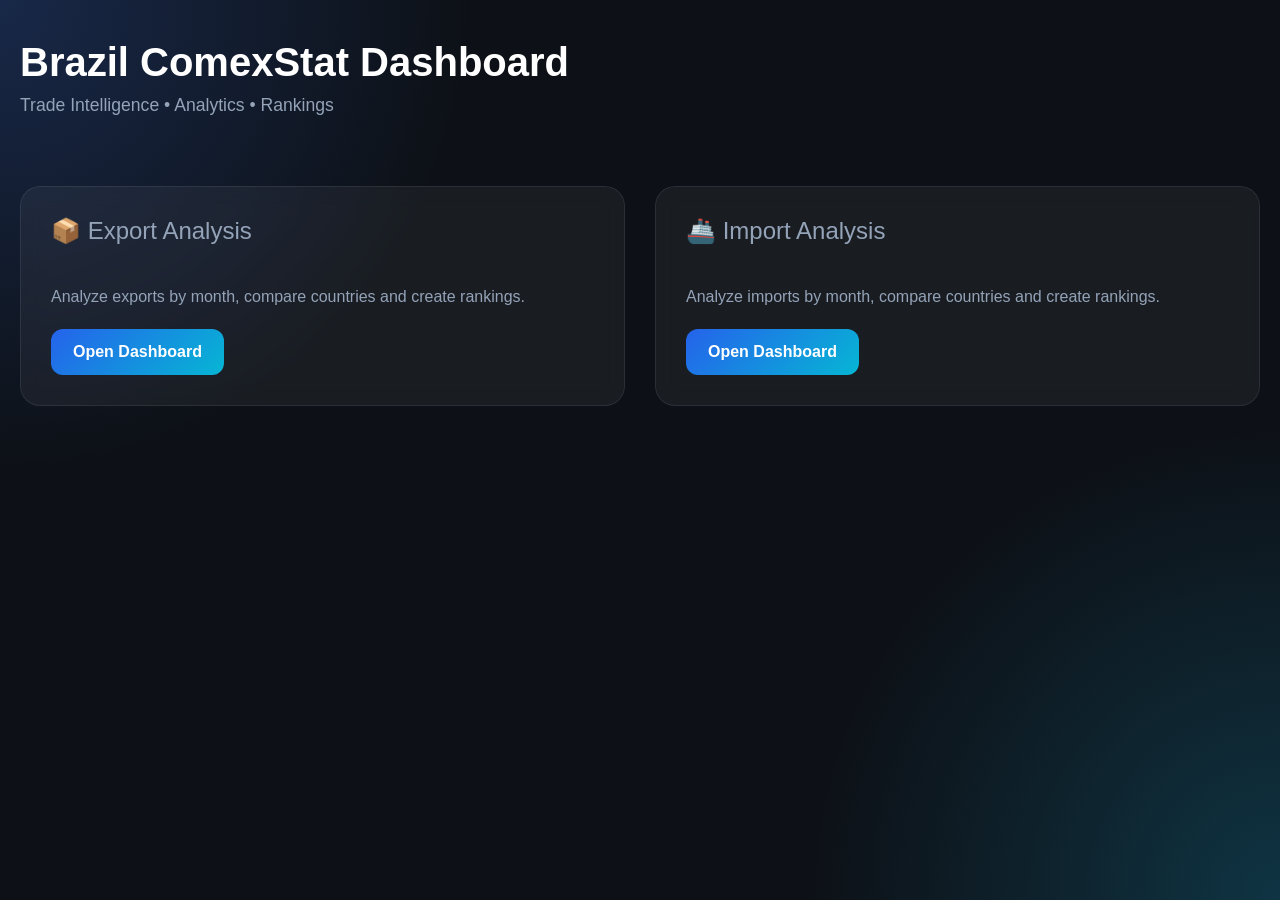
==== web/index.html @ 2a54cc67 "Version 1.0: Bug and gitignore fix" ====
<!DOCTYPE html>
<html lang="en">

<head>

    <meta charset="UTF-8">

    <meta name="viewport" content="width=device-width, initial-scale=1.0">

    <title>Brazil ComexStat</title>

    <link rel="stylesheet" href="style.css">

</head>

<body>

    <div class="mainContainer">

        <header class="hero">
            <h1>Brazil ComexStat Dashboard</h1>
            <p>Trade Intelligence • Analytics • Rankings</p>
        </header>

        <div class="dashboardGrid">
            <div class="dashboardCard">

                <h2>📦 Export Analysis</h2>

                <p>Analyze exports by month, compare countries and create rankings.</p>

                <a href=".../operations/export/index.html" class="dashboardButton">
                    Open Dashboard</a>

            </div>

            <div class="dashboardCard">

                <h2>🚢 Import Analysis</h2>

                <p>Analyze imports by month, compare countries and create rankings.</p>

                <a href=".../operations/import/index.html" class="dashboardButton">
                    Open Dashboard</a>

            </div>

        </div>

    </div>

</body>

</html>
---- web/style.css ----
* {
    margin: 0;
    padding: 0;
    box-sizing: border-box;
}

/* RESPONSIVO */
@media (max-width: 768px) {

    h1 {

        font-size: 2rem;

    }

    .top_mode_country {

        grid-template-columns: 1fr;

    }

    .chartContainer {

        max-width: 100%;

    }

    .backButton {

        width: 100%;

    }

}

body {
    min-height: 100vh;
    background:
        radial-gradient(circle at top left, #182848 0%, transparent 30%),
        radial-gradient(circle at bottom right, #0f3443 0%, transparent 30%),
        #0d1117;

    color: #f1f5f9;
    font-family: Inter, Arial, Helvetica, sans-serif;
    padding: 40px 20px;
}

body::before {
    content: "";
    position: fixed;
    inset: 0;
    background-image: url(".../images/brazil-flag.png");
    background-repeat: no-repeat;
    background-position: center;
    background-size: 100%;
    opacity: 0.1;
    pointer-events: none;
    z-index: -1;
}

/* HOME */

/* HERO */
.hero {

    margin-bottom: 40px;

}

.hero p {

    color: #94a3b8;

    font-size: 1.1rem;

    margin-top: 10px;

}

/* DASHBOARD */
.dashboardGrid {

    display: grid;

    grid-template-columns:
        repeat(auto-fit,
            minmax(320px, 1fr));

    gap: 30px;

}

.dashboardCard {

    background:
        rgba(255, 255, 255, .05);

    border:
        1px solid rgba(255, 255, 255, .08);

    border-radius: 20px;

    padding: 30px;

    backdrop-filter: blur(10px);

    transition: .3s;

}

.dashboardCard:hover {

    transform: translateY(-5px);

    border-color:
        rgba(37, 99, 235, .4);

}

.dashboardCard p {

    color: #94a3b8;

    margin-top: 15px;

    line-height: 1.5;

}

.dashboardButton {

    display: inline-block;

    margin-top: 20px;

    text-decoration: none;

    color: white;

    background:
        linear-gradient(135deg,
            #2563eb,
            #06b6d4);

    padding: 14px 22px;

    border-radius: 12px;

    font-weight: 600;

}

.mainContainer {
    width: 100%;
    max-width: 1400px;
    margin: auto;
    display: flex;
    flex-direction: column;
    gap: 30px;
}

/* IMPORT EXPORT */

/* KPI */
.kpiContainer {

    display: grid;

    grid-template-columns:
        repeat(auto-fit,
            minmax(220px, 1fr));

    gap: 20px;

}

.kpiCard {

    background:
        rgba(255, 255, 255, .05);

    border:
        1px solid rgba(255, 255, 255, .08);

    border-radius: 16px;

    padding: 20px;

}

.kpiCard span {

    color: #94a3b8;

}

.kpiCard h2 {

    margin-top: 10px;

}

.card {
    background: rgba(255, 255, 255, 0.05);
    border: 1px solid rgba(255, 255, 255, 0.08);
    border-radius: 20px;
    padding: 30px;
    backdrop-filter: blur(10px);
    box-shadow:
        0 0 30px rgba(0, 0, 0, 0.4),
        0 0 10px rgba(59, 130, 246, 0.1);
}

.chartContainer {
    width: 100%;
    max-width: 800px;
    margin: auto;
}

.top_mode_country {
    display: grid;
    grid-template-columns:
        repeat(auto-fit,
            minmax(220px, 1fr));
    gap: 30px;
    margin-bottom: 30px;
    align-items: end;
}

.filterContainer {
    background: linear-gradient(135deg, #2563eb, #06b6d4);
    color: white;
    border: none;
    padding: 10px 40px;
    border-radius: 12px;
    cursor: pointer;
    font-size: 1rem;
    font-weight: 600;
    transition: 0.3s ease;
}

h1 {
    font-size: 2.5rem;
    color: white;
    margin-bottom: 10px;
}

h2 {
    color: #94a3b8;
    margin-bottom: 40px;
    font-weight: 400;
}

.backButton {
    background: linear-gradient(135deg, #2563eb, #06b6d4);
    color: white;
    border: none;
    padding: 14px 22px;
    border-radius: 12px;
    cursor: pointer;
    font-size: 1rem;
    font-weight: 600;
    transition: 0.3s ease;
}

button:hover {
    transform: translateY(-3px);
    box-shadow: 0 10px 25px rgba(37, 99, 235, 0.4);
}

.buttons {
    display: flex;
    gap: 15px;
    flex-wrap: wrap;
}

canvas {
    width: 100% !important;
    height: auto !important;
}
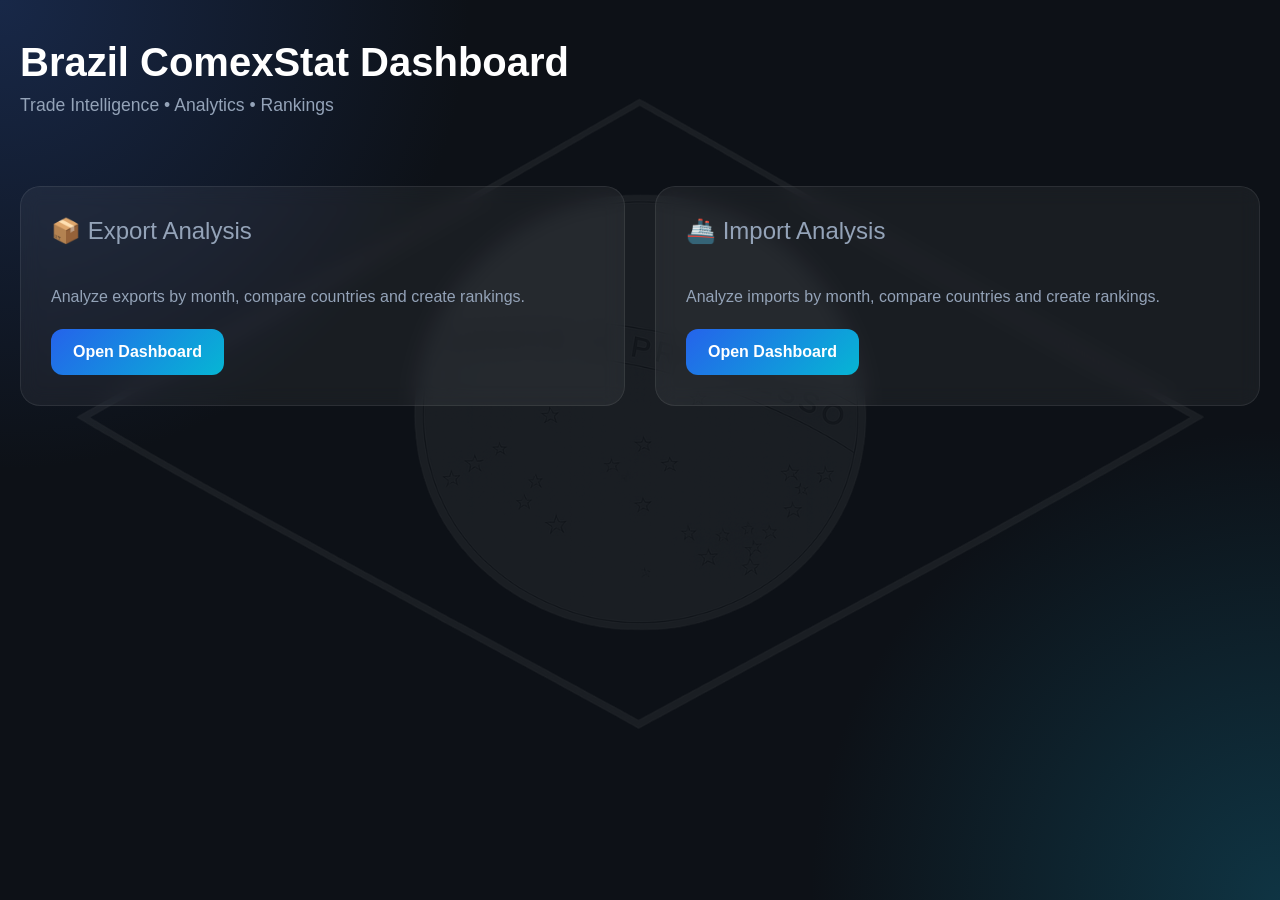
==== commit 30dc6d30: "Bug fix" ====
--- a/web/index.html
+++ b/web/index.html
@@ -29,7 +29,7 @@
 
                 <p>Analyze exports by month, compare countries and create rankings.</p>
 
-                <a href=".../operations/export/index.html" class="dashboardButton">
+                <a href="operations/export/index.html" class="dashboardButton">
                     Open Dashboard</a>
 
             </div>
@@ -40,7 +40,7 @@
 
                 <p>Analyze imports by month, compare countries and create rankings.</p>
 
-                <a href=".../operations/import/index.html" class="dashboardButton">
+                <a href="operations/import/index.html" class="dashboardButton">
                     Open Dashboard</a>
 
             </div>
--- a/web/style.css
+++ b/web/style.css
@@ -49,7 +49,7 @@
     content: "";
     position: fixed;
     inset: 0;
-    background-image: url(".../images/brazil-flag.png");
+    background-image: url("images/brazil-flag.png");
     background-repeat: no-repeat;
     background-position: center;
     background-size: 100%;
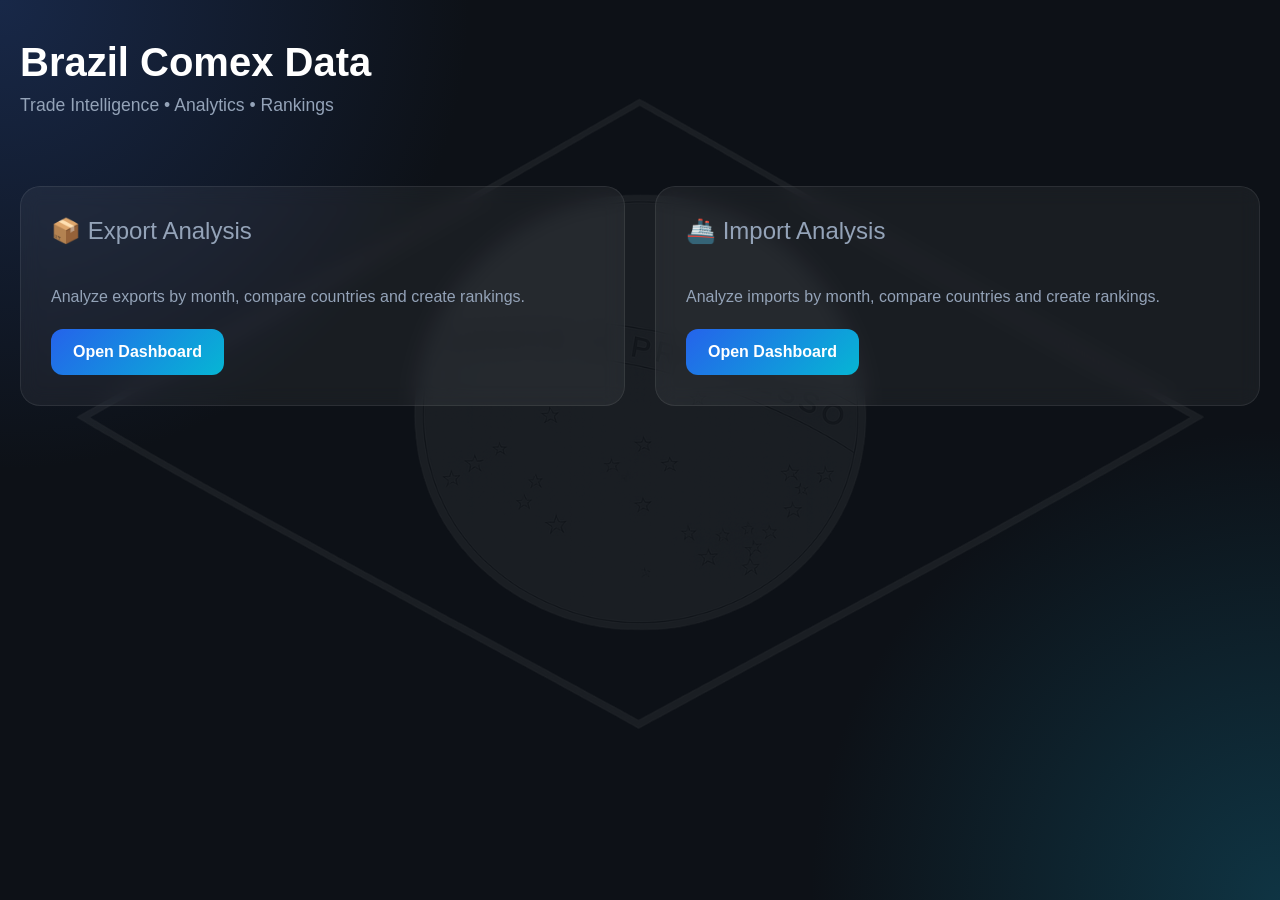
==== commit eb39b9df: "Add favicon" ====
--- a/web/index.html
+++ b/web/index.html
@@ -2,15 +2,15 @@
 <html lang="en">
 
 <head>
-
     <meta charset="UTF-8">
-
     <meta name="viewport" content="width=device-width, initial-scale=1.0">
-
-    <title>Brazil ComexStat</title>
-
+    <title>Brazil Comex Data</title>
     <link rel="stylesheet" href="style.css">
-
+    <link rel="icon" type="image/svg+xml" href="images/favicon.svg">
+    <link rel="icon" type="image/x-icon" href="images/favicon.ico">
+    <link rel="apple-touch-icon" href="images/apple-touch-icon.png">
+    <link rel="icon" type="image/png" sizes="192x192" href="images/favicon-192.png">
+    <link rel="icon" type="image/png" sizes="512x512" href="images/favicon-512.png">
 </head>
 
 <body>
@@ -18,7 +18,7 @@
     <div class="mainContainer">
 
         <header class="hero">
-            <h1>Brazil ComexStat Dashboard</h1>
+            <h1>Brazil Comex Data</h1>
             <p>Trade Intelligence • Analytics • Rankings</p>
         </header>
 
--- a/web/style.css
+++ b/web/style.css
@@ -4,42 +4,12 @@
     box-sizing: border-box;
 }
 
-/* RESPONSIVO */
-@media (max-width: 768px) {
-
-    h1 {
-
-        font-size: 2rem;
-
-    }
-
-    .top_mode_country {
-
-        grid-template-columns: 1fr;
-
-    }
-
-    .chartContainer {
-
-        max-width: 100%;
-
-    }
-
-    .backButton {
-
-        width: 100%;
-
-    }
-
-}
-
 body {
     min-height: 100vh;
     background:
         radial-gradient(circle at top left, #182848 0%, transparent 30%),
         radial-gradient(circle at bottom right, #0f3443 0%, transparent 30%),
         #0d1117;
-
     color: #f1f5f9;
     font-family: Inter, Arial, Helvetica, sans-serif;
     padding: 40px 20px;
@@ -59,95 +29,61 @@
 }
 
 /* HOME */
-
 /* HERO */
 .hero {
-
     margin-bottom: 40px;
-
 }
 
 .hero p {
-
-    color: #94a3b8;
-
+    color: #94a3b8;
     font-size: 1.1rem;
-
     margin-top: 10px;
-
 }
 
 /* DASHBOARD */
 .dashboardGrid {
-
     display: grid;
-
     grid-template-columns:
         repeat(auto-fit,
             minmax(320px, 1fr));
-
     gap: 30px;
-
 }
 
 .dashboardCard {
-
     background:
         rgba(255, 255, 255, .05);
-
     border:
         1px solid rgba(255, 255, 255, .08);
-
     border-radius: 20px;
-
     padding: 30px;
-
     backdrop-filter: blur(10px);
-
     transition: .3s;
-
 }
 
 .dashboardCard:hover {
-
     transform: translateY(-5px);
-
     border-color:
         rgba(37, 99, 235, .4);
-
 }
 
 .dashboardCard p {
-
-    color: #94a3b8;
-
+    color: #94a3b8;
     margin-top: 15px;
-
     line-height: 1.5;
-
 }
 
 .dashboardButton {
-
     display: inline-block;
-
     margin-top: 20px;
-
     text-decoration: none;
-
-    color: white;
-
+    color: white;
     background:
         linear-gradient(135deg,
             #2563eb,
             #06b6d4);
-
     padding: 14px 22px;
-
     border-radius: 12px;
-
     font-weight: 600;
-
 }
 
 .mainContainer {
@@ -160,44 +96,30 @@
 }
 
 /* IMPORT EXPORT */
-
 /* KPI */
 .kpiContainer {
-
     display: grid;
-
     grid-template-columns:
         repeat(auto-fit,
             minmax(220px, 1fr));
-
     gap: 20px;
-
 }
 
 .kpiCard {
-
     background:
         rgba(255, 255, 255, .05);
-
     border:
         1px solid rgba(255, 255, 255, .08);
-
     border-radius: 16px;
-
     padding: 20px;
-
 }
 
 .kpiCard span {
-
-    color: #94a3b8;
-
+    color: #94a3b8;
 }
 
 .kpiCard h2 {
-
     margin-top: 10px;
-
 }
 
 .card {
@@ -209,12 +131,58 @@
     box-shadow:
         0 0 30px rgba(0, 0, 0, 0.4),
         0 0 10px rgba(59, 130, 246, 0.1);
+    min-width: 0;
 }
 
 .chartContainer {
     width: 100%;
-    max-width: 800px;
-    margin: auto;
+    height: 420px;
+    position: relative;
+    min-width: 0;
+    min-height: 0;
+}
+
+.chartContainer canvas {
+    max-width: 100%;
+}
+
+@media (max-width: 768px) {
+    body {
+        padding: 24px 12px;
+    }
+
+    h1 {
+        font-size: 2rem;
+    }
+
+    .card {
+        padding: 16px;
+    }
+
+    .top_mode_country {
+        grid-template-columns: 1fr;
+        gap: 16px;
+    }
+
+    .chartContainer {
+        width: 100%;
+        height: 300px;
+    }
+
+    #country1,
+    #country2,
+    #chartMode,
+    #topN {
+        width: 100%;
+    }
+
+    .filterContainer {
+        width: 100%;
+    }
+
+    .backButton {
+        width: 100%;
+    }
 }
 
 .top_mode_country {
@@ -273,8 +241,3 @@
     gap: 15px;
     flex-wrap: wrap;
 }
-
-canvas {
-    width: 100% !important;
-    height: auto !important;
-}
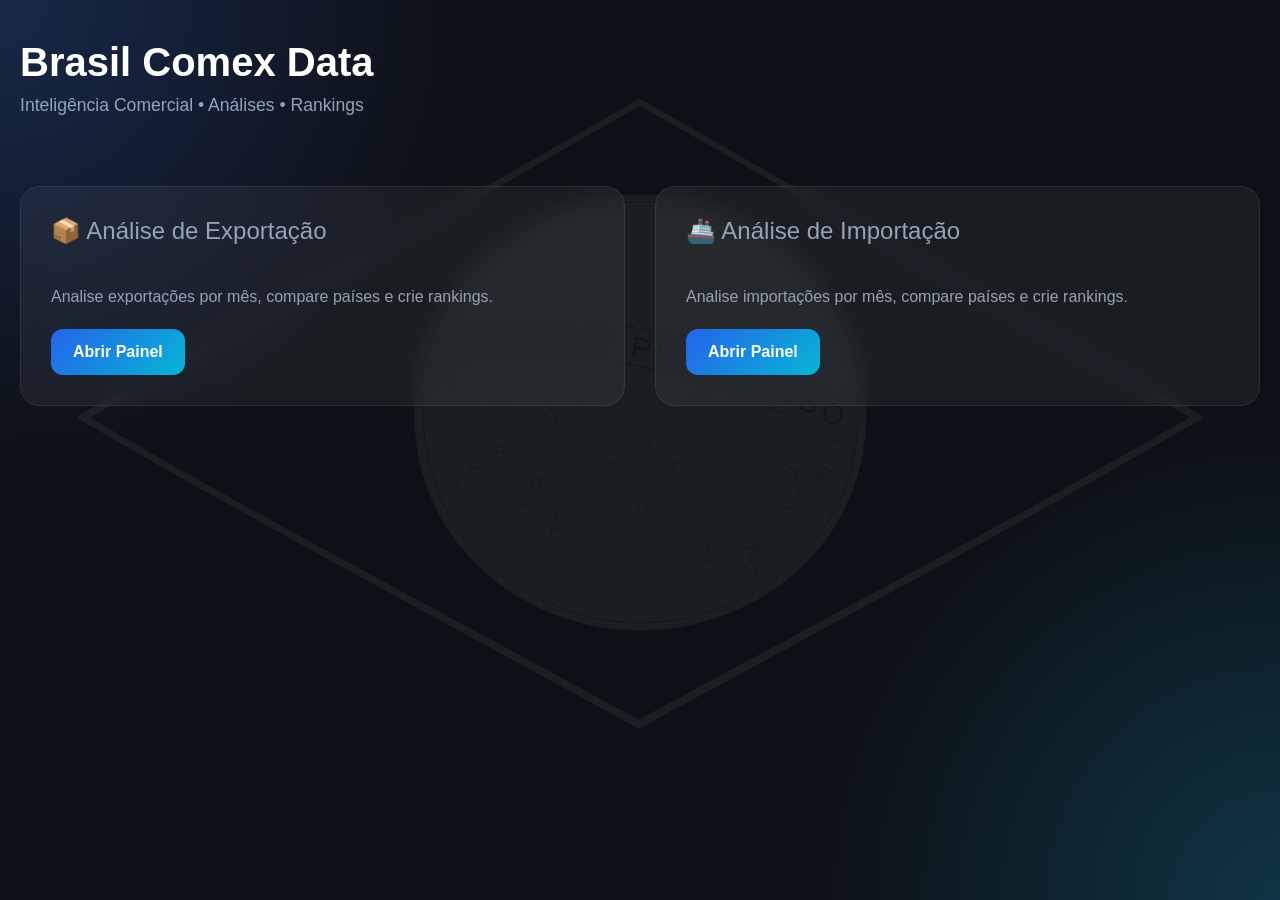
==== commit 1797fa03: "Full PT-BR" ====
--- a/web/index.html
+++ b/web/index.html
@@ -1,10 +1,10 @@
 <!DOCTYPE html>
-<html lang="en">
+<html lang="pt-BR">
 
 <head>
     <meta charset="UTF-8">
     <meta name="viewport" content="width=device-width, initial-scale=1.0">
-    <title>Brazil Comex Data</title>
+    <title>Dados de Comércio Exterior do Brasil</title>
     <link rel="stylesheet" href="style.css">
     <link rel="icon" type="image/svg+xml" href="images/favicon.svg">
     <link rel="icon" type="image/x-icon" href="images/favicon.ico">
@@ -18,30 +18,30 @@
     <div class="mainContainer">
 
         <header class="hero">
-            <h1>Brazil Comex Data</h1>
-            <p>Trade Intelligence • Analytics • Rankings</p>
+            <h1>Brasil Comex Data</h1>
+            <p>Inteligência Comercial • Análises • Rankings</p>
         </header>
 
         <div class="dashboardGrid">
             <div class="dashboardCard">
 
-                <h2>📦 Export Analysis</h2>
+                <h2>📦 Análise de Exportação</h2>
 
-                <p>Analyze exports by month, compare countries and create rankings.</p>
+                <p>Analise exportações por mês, compare países e crie rankings.</p>
 
                 <a href="operations/export/index.html" class="dashboardButton">
-                    Open Dashboard</a>
+                    Abrir Painel</a>
 
             </div>
 
             <div class="dashboardCard">
 
-                <h2>🚢 Import Analysis</h2>
+                <h2>🚢 Análise de Importação</h2>
 
-                <p>Analyze imports by month, compare countries and create rankings.</p>
+                <p>Analise importações por mês, compare países e crie rankings.</p>
 
                 <a href="operations/import/index.html" class="dashboardButton">
-                    Open Dashboard</a>
+                    Abrir Painel</a>
 
             </div>
 
@@ -51,4 +51,4 @@
 
 </body>
 
-</html>+</html>
